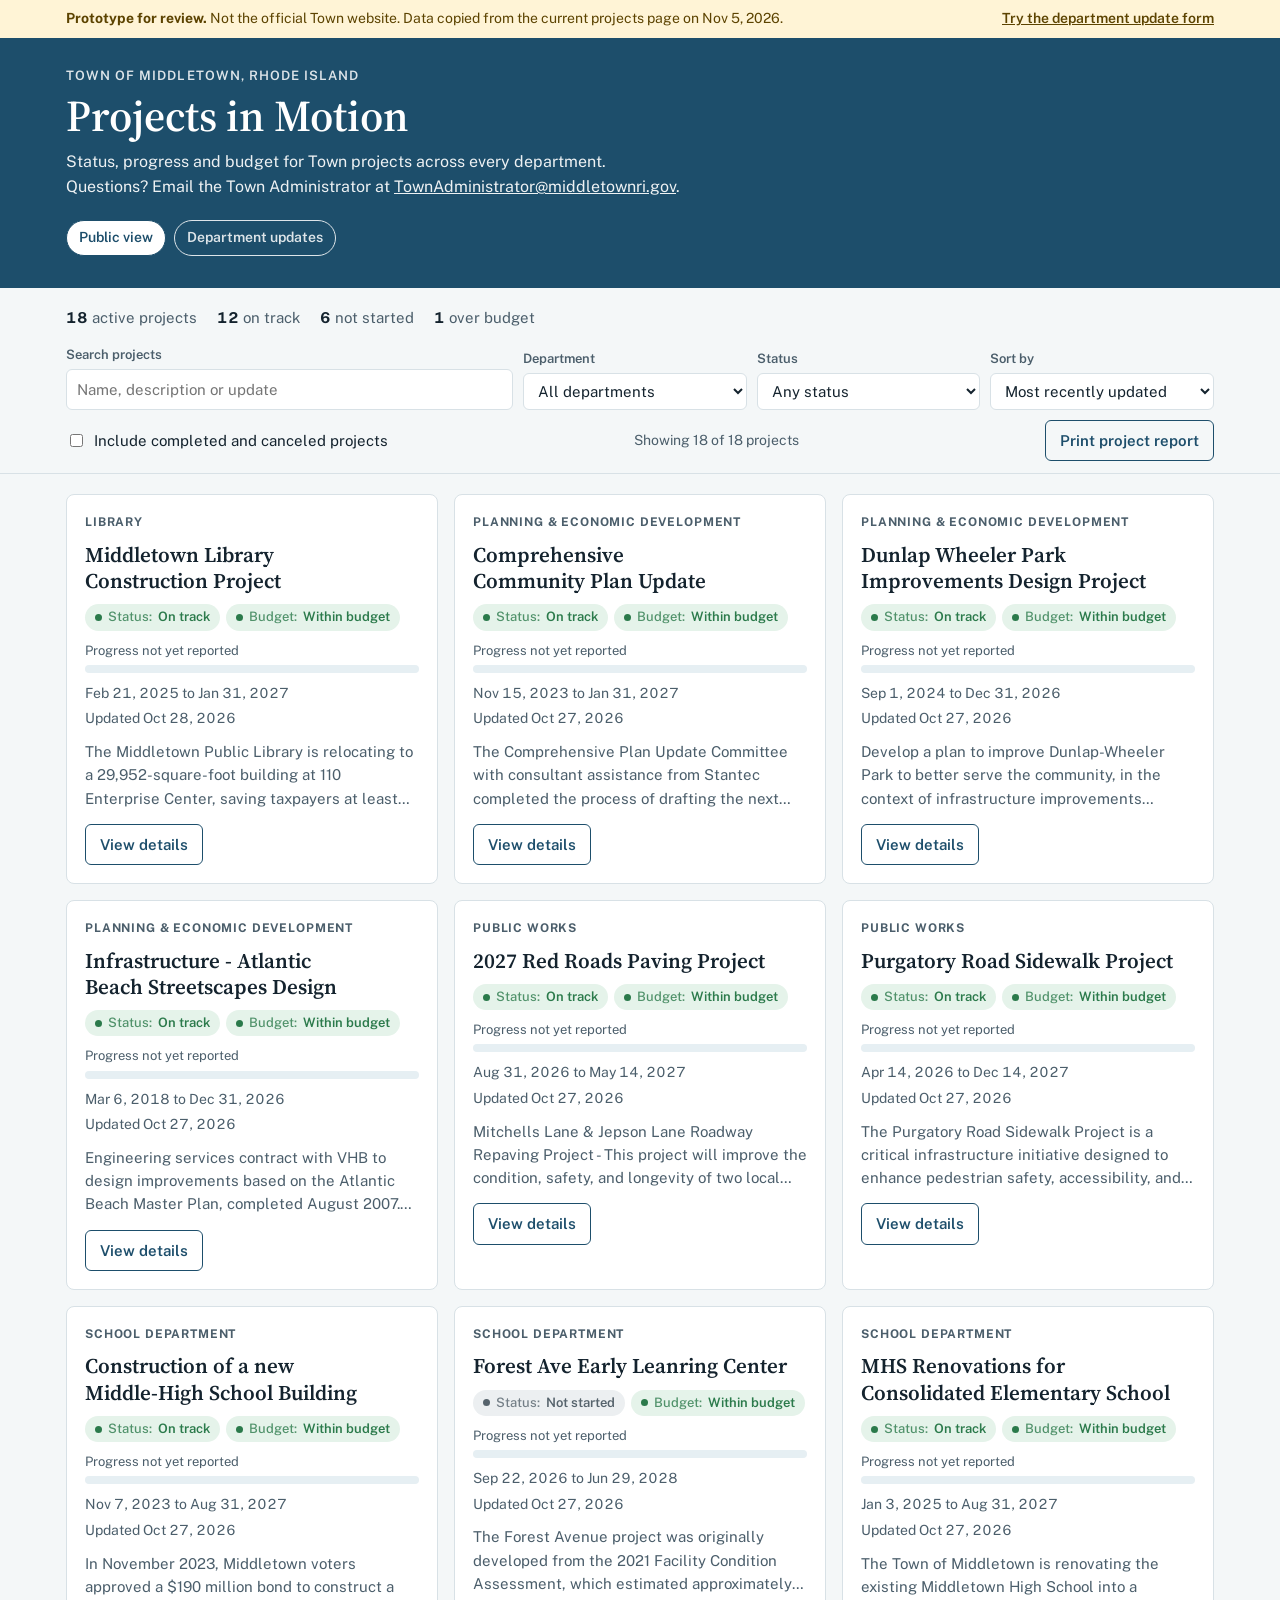
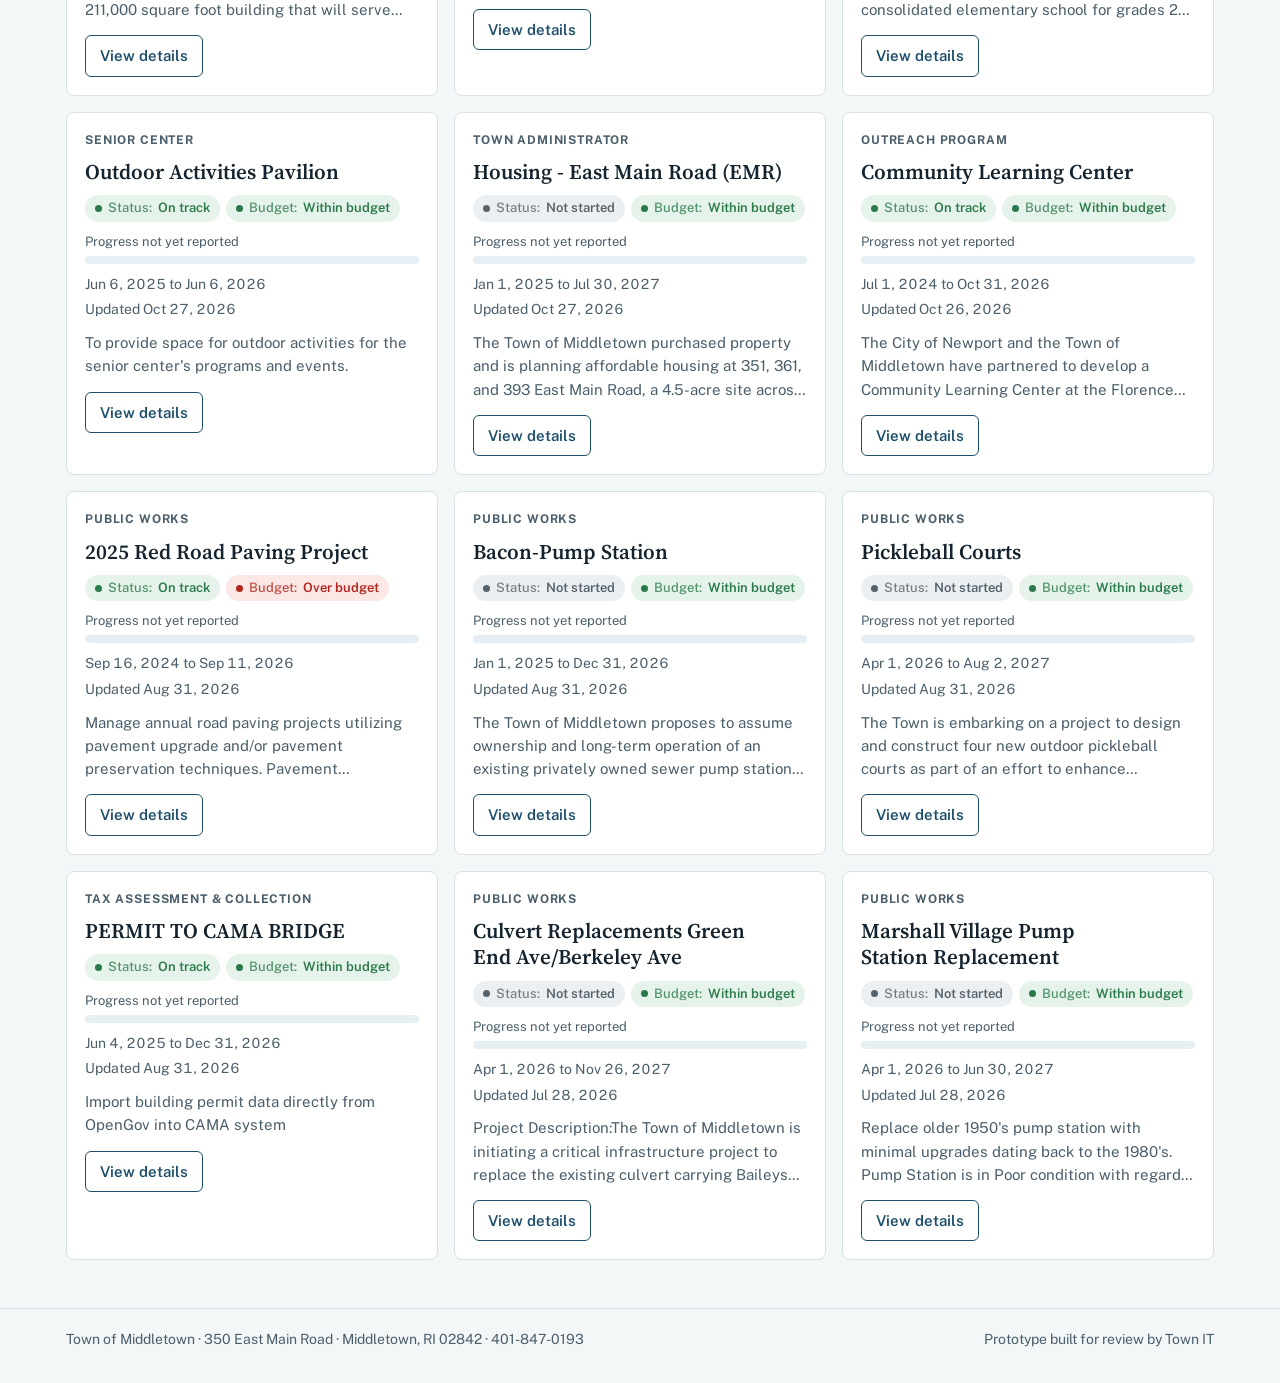
==== index.html @ 33329f62 "Projects in Motion prototype: public view, department update form, 18 published projects Co-Authored" ====
<!doctype html>
<html lang="en">
<head>
<meta charset="utf-8">
<meta name="viewport" content="width=device-width, initial-scale=1, viewport-fit=cover">
<title>Projects in Motion | Town of Middletown, RI</title>
<meta name="description" content="Prototype of the Town of Middletown project database: status, progress and budget for Town projects across departments.">
<meta name="robots" content="noindex">
<link rel="preconnect" href="https://fonts.googleapis.com">
<link rel="preconnect" href="https://fonts.gstatic.com" crossorigin>
<link rel="stylesheet" href="https://fonts.googleapis.com/css2?family=Public+Sans:wght@400;500;600;700&family=Source+Serif+4:opsz,wght@8..60,600&display=swap">
<link rel="stylesheet" href="assets/style.css">
</head>
<body>
<div class="ribbon"><div class="wrap">
  <span><strong>Prototype for review.</strong> Not the official Town website. Data copied from the current projects page on Nov 5, 2026.</span>
  <a href="manage.html">Try the department update form</a>
</div></div>

<header class="masthead"><div class="wrap">
  <p class="eyebrow">Town of Middletown, Rhode Island</p>
  <h1>Projects in Motion</h1>
  <p class="lede">Status, progress and budget for Town projects across every department. Questions? Email the Town Administrator at <a href="mailto:TownAdministrator@middletownri.gov">TownAdministrator@middletownri.gov</a>.</p>
  <nav class="views" aria-label="Views">
    <a href="index.html" aria-current="page">Public view</a>
    <a href="manage.html">Department updates</a>
  </nav>
</div></header>

<section class="wrap summary" id="summary" aria-live="polite"></section>

<div class="tools"><div class="wrap">
  <label class="field" for="q">Search projects
    <input id="q" type="search" placeholder="Name, description or update" autocomplete="off">
  </label>
  <label class="field" for="dept">Department
    <select id="dept"><option value="">All departments</option></select>
  </label>
  <label class="field" for="status">Status
    <select id="status"><option value="">Any status</option></select>
  </label>
  <label class="field" for="sort">Sort by
    <select id="sort">
      <option value="updated">Most recently updated</option>
      <option value="end">End date, soonest first</option>
      <option value="name">Project name</option>
    </select>
  </label>
  <div class="row2">
    <label class="check" for="closed"><input id="closed" type="checkbox"> Include completed and canceled projects</label>
    <span class="count" id="count"></span>
    <button class="btn secondary" id="print" type="button">Print project report</button>
  </div>
</div></div>

<main class="wrap"><div class="grid" id="grid"><div class="empty-state">Loading projects…</div></div></main>

<dialog id="detail" aria-labelledby="d-title"></dialog>
<div id="report" aria-hidden="true"></div>

<footer class="site"><div class="wrap">
  <span>Town of Middletown · 350 East Main Road · Middletown, RI 02842 · 401-847-0193</span>
  <span>Prototype built for review by Town IT</span>
</div></footer>

<script src="assets/data.js"></script>
<script src="assets/app.js"></script>
</body>
</html>
---- assets/style.css ----
/* Layout: a single reading column with a sticky tool bar; project cards in a wrapping grid. */
:root {
  --paper: #f4f7f8;
  --surface: #ffffff;
  --ink: #14232e;
  --ink-2: #4b5e6b;
  --line: #d8e1e6;
  --harbor: #1d4e6b;
  --harbor-ink: #ffffff;
  --tide: #e6eff3;
  --ribbon: #fff4d6;
  --ribbon-ink: #5c4300;

  --good: #2b7a4b;   --good-bg: #e5f3ea;
  --warn: #9a6100;   --warn-bg: #fbf0d9;
  --bad: #b3261e;    --bad-bg: #fbe7e5;
  --info: #1f5fa8;   --info-bg: #e5eefa;
  --hold: #6a4fa0;   --hold-bg: #efeaf8;
  --none: #56636c;   --none-bg: #eceff1;

  --display: "Source Serif 4", Georgia, "Times New Roman", serif;
  --body: "Public Sans", "Segoe UI", system-ui, -apple-system, sans-serif;

  --radius: 8px;
  color-scheme: light;
}
@media (prefers-color-scheme: dark) {
  :root {
    --paper: #0f171d; --surface: #16222a; --ink: #e5edf1; --ink-2: #9db0bb;
    --line: #273943; --harbor: #86bddb; --harbor-ink: #0f171d; --tide: #1b2d37;
    --ribbon: #3a2f12; --ribbon-ink: #f3d68a;
    --good: #72c995; --good-bg: #173326; --warn: #e6b04c; --warn-bg: #3a2c10;
    --bad: #f08a80;  --bad-bg: #3d1a17;  --info: #85b4ec; --info-bg: #162a44;
    --hold: #b9a0e6; --hold-bg: #2a2140; --none: #a3afb7; --none-bg: #222e35;
    color-scheme: dark;
  }
}

* { box-sizing: border-box; }
html { -webkit-text-size-adjust: 100%; }
body {
  margin: 0; background: var(--paper); color: var(--ink);
  font: 16px/1.55 var(--body);
}
a { color: var(--harbor); }
a:focus-visible, button:focus-visible, input:focus-visible, select:focus-visible, textarea:focus-visible {
  outline: 3px solid var(--harbor); outline-offset: 2px;
}
.wrap { max-width: 1180px; margin: 0 auto; padding-left: max(16px, env(safe-area-inset-left)); padding-right: max(16px, env(safe-area-inset-right)); }

.ribbon { background: var(--ribbon); color: var(--ribbon-ink); font-size: 14px; }
.ribbon .wrap { padding-block: 8px; display: flex; gap: 12px; flex-wrap: wrap; justify-content: space-between; }
.ribbon a { color: inherit; font-weight: 600; }

header.masthead { background: var(--harbor); color: var(--harbor-ink); }
header.masthead .wrap { padding-block: 28px 32px; display: grid; gap: 6px; }
.eyebrow { font-size: 13px; letter-spacing: .08em; text-transform: uppercase; font-weight: 600; opacity: .85; margin: 0; }
h1 { font-family: var(--display); font-weight: 600; font-size: clamp(30px, 5vw, 44px); line-height: 1.1; margin: 0; text-wrap: balance; }
.lede { margin: 4px 0 0; max-width: 62ch; opacity: .92; }
.lede a { color: inherit; }
nav.views { display: flex; gap: 8px; margin-top: 14px; flex-wrap: wrap; }
nav.views a { color: var(--harbor-ink); text-decoration: none; padding: 6px 12px; border: 1px solid currentColor; border-radius: 999px; font-size: 14px; font-weight: 600; opacity: .85; }
nav.views a[aria-current="page"] { background: var(--harbor-ink); color: var(--harbor); opacity: 1; }

.summary { display: flex; flex-wrap: wrap; gap: 8px 20px; padding-block: 18px 4px; font-size: 15px; color: var(--ink-2); }
.summary strong { color: var(--ink); font-variant-numeric: tabular-nums; }

.tools { position: sticky; top: 0; z-index: 5; background: var(--paper); border-bottom: 1px solid var(--line); }
.tools .wrap { padding-block: 12px; display: grid; gap: 10px; grid-template-columns: minmax(200px, 2fr) repeat(3, minmax(150px, 1fr)); align-items: end; }
.tools .row2 { grid-column: 1 / -1; display: flex; flex-wrap: wrap; gap: 10px 20px; align-items: center; justify-content: space-between; }
label.field { display: grid; gap: 4px; font-size: 13px; font-weight: 600; color: var(--ink-2); }
input, select, textarea {
  font: inherit; color: var(--ink); background: var(--surface);
  border: 1px solid var(--line); border-radius: 6px; padding: 8px 10px; width: 100%; min-width: 0;
  font-weight: 400; font-size: 15px;
}
.check { font-weight: 400; color: var(--ink); }
textarea { min-height: 96px; resize: vertical; }
.check { display: inline-flex; gap: 8px; align-items: center; font-size: 15px; }
.check input { width: auto; }
.count { font-size: 14px; color: var(--ink-2); }

.btn { font: inherit; font-weight: 600; font-size: 15px; padding: 8px 14px; border-radius: 6px; border: 1px solid var(--harbor); background: var(--harbor); color: var(--harbor-ink); cursor: pointer; }
.btn.secondary { background: transparent; color: var(--harbor); }
.btn.quiet { background: transparent; border-color: var(--line); color: var(--ink); }
.btn:disabled { opacity: .5; cursor: not-allowed; }

main { padding-block: 20px 48px; }
.grid { display: grid; gap: 16px; grid-template-columns: repeat(auto-fill, minmax(300px, 1fr)); }
.card { background: var(--surface); border: 1px solid var(--line); border-radius: var(--radius); padding: 18px; display: grid; gap: 10px; align-content: start; min-width: 0; }
.card .dept { font-size: 12px; letter-spacing: .07em; text-transform: uppercase; font-weight: 700; color: var(--ink-2); margin: 0; }
.card h2 { font-family: var(--display); font-size: 21px; line-height: 1.25; margin: 0; font-weight: 600; text-wrap: balance; }
.card p.excerpt { margin: 0; color: var(--ink-2); font-size: 15px; display: -webkit-box; -webkit-line-clamp: 3; -webkit-box-orient: vertical; overflow: hidden; }
.meta { display: flex; flex-wrap: wrap; gap: 4px 14px; font-size: 14px; color: var(--ink-2); font-variant-numeric: tabular-nums; }
.card .btn { justify-self: start; margin-top: 4px; }

.badges { display: flex; flex-wrap: wrap; gap: 6px; }
.badge { display: inline-flex; align-items: center; gap: 6px; font-size: 13px; font-weight: 600; padding: 3px 10px; border-radius: 999px; }
.badge::before { content: ""; width: 7px; height: 7px; border-radius: 50%; background: currentColor; }
.badge .k { font-weight: 500; opacity: .8; }
.s-good { color: var(--good); background: var(--good-bg); }
.s-warn { color: var(--warn); background: var(--warn-bg); }
.s-bad  { color: var(--bad);  background: var(--bad-bg); }
.s-info { color: var(--info); background: var(--info-bg); }
.s-hold { color: var(--hold); background: var(--hold-bg); }
.s-none { color: var(--none); background: var(--none-bg); }

.progress { display: grid; gap: 4px; font-size: 13px; color: var(--ink-2); }
.bar { height: 8px; background: var(--tide); border-radius: 999px; overflow: hidden; }
.bar > span { display: block; height: 100%; background: var(--harbor); border-radius: inherit; }
.progress.empty .bar > span { width: 0; }

.empty-state { background: var(--surface); border: 1px dashed var(--line); border-radius: var(--radius); padding: 32px; text-align: center; color: var(--ink-2); }

dialog { border: 1px solid var(--line); border-radius: 10px; padding: 0; width: min(760px, calc(100vw - 32px)); max-height: calc(100vh - 48px); background: var(--surface); color: var(--ink); }
dialog::backdrop { background: rgb(10 20 28 / .55); }
.dlg-head { position: sticky; top: 0; background: var(--surface); border-bottom: 1px solid var(--line); padding: 18px 20px; display: grid; gap: 8px; }
.dlg-head h2 { font-family: var(--display); margin: 0; font-size: 26px; line-height: 1.2; padding-right: 40px; text-wrap: balance; }
.dlg-close { position: absolute; top: 12px; right: 12px; }
.dlg-body { padding: 18px 20px 24px; display: grid; gap: 18px; }
.dlg-body h3 { margin: 0 0 4px; font-size: 13px; letter-spacing: .07em; text-transform: uppercase; color: var(--ink-2); }
.dlg-body p { margin: 0; white-space: pre-line; max-width: 68ch; }
table.facts { border-collapse: collapse; width: 100%; font-variant-numeric: tabular-nums; }
table.facts th, table.facts td { text-align: left; padding: 7px 10px 7px 0; border-bottom: 1px solid var(--line); font-size: 15px; vertical-align: top; }
table.facts th { color: var(--ink-2); font-weight: 600; width: 42%; }
.muted { color: var(--ink-2); font-style: italic; }

footer.site { border-top: 1px solid var(--line); color: var(--ink-2); font-size: 14px; }
footer.site .wrap { padding-block: 20px 32px; display: flex; flex-wrap: wrap; gap: 8px 24px; justify-content: space-between; }

/* Department update page */
.manage { display: grid; gap: 20px; grid-template-columns: minmax(240px, 320px) 1fr; align-items: start; }
.panel { background: var(--surface); border: 1px solid var(--line); border-radius: var(--radius); padding: 18px; display: grid; gap: 14px; min-width: 0; }
.panel h2 { font-family: var(--display); margin: 0; font-size: 22px; }
.plist { list-style: none; margin: 0; padding: 0; display: grid; gap: 6px; }
.plist button { width: 100%; text-align: left; font: inherit; font-size: 15px; background: transparent; color: var(--ink); border: 1px solid var(--line); border-radius: 6px; padding: 8px 10px; cursor: pointer; display: grid; gap: 2px; }
.plist button[aria-current="true"] { border-color: var(--harbor); background: var(--tide); }
.plist small { color: var(--ink-2); }
form.editor { display: grid; gap: 14px; grid-template-columns: repeat(2, minmax(0, 1fr)); }
form.editor .full { grid-column: 1 / -1; }
form.editor fieldset { grid-column: 1 / -1; border: 1px solid var(--line); border-radius: var(--radius); margin: 0; padding: 14px; display: grid; gap: 14px; grid-template-columns: repeat(3, minmax(0, 1fr)); }
form.editor legend { font-weight: 700; padding: 0 6px; }
.hint { font-size: 13px; color: var(--ink-2); font-weight: 400; }
.error { font-size: 13px; color: var(--bad); font-weight: 600; }
.actions { grid-column: 1 / -1; display: flex; flex-wrap: wrap; gap: 10px; align-items: center; }
.toast { font-size: 15px; font-weight: 600; color: var(--good); }
.confirm { grid-column: 1 / -1; background: var(--warn-bg); color: var(--ink); border-radius: 6px; padding: 12px; display: flex; flex-wrap: wrap; gap: 10px; align-items: center; }

@media (max-width: 820px) {
  .tools .wrap { grid-template-columns: 1fr 1fr; }
  .tools .wrap > label:first-child { grid-column: 1 / -1; }
  .manage { grid-template-columns: 1fr; }
  form.editor, form.editor fieldset { grid-template-columns: 1fr; }
}
@media (max-width: 480px) { .tools .wrap { grid-template-columns: 1fr; } }
@media (prefers-reduced-motion: reduce) { * { scroll-behavior: auto !important; } }

/* Printed report: one project per page (replaces the Canva export) */
#report { display: none; }
@media print {
  body { background: #fff; color: #000; }
  .ribbon, header.masthead, .tools, main, footer.site, dialog { display: none !important; }
  #report { display: block; }
  .rpage { page-break-after: always; break-after: page; padding: 8px 4px; font-size: 12pt; }
  .rpage:last-child { page-break-after: auto; }
  .rpage .rhead { display: flex; justify-content: space-between; border-bottom: 2px solid #1d4e6b; padding-bottom: 6px; margin-bottom: 12px; color: #1d4e6b; font-weight: 700; }
  .rpage h2 { font-family: var(--display); font-size: 20pt; margin: 0 0 8px; }
  .rpage table { border-collapse: collapse; width: 100%; margin: 10px 0; }
  .rpage th, .rpage td { border: 1px solid #bbb; padding: 5px 8px; text-align: left; vertical-align: top; }
  .rpage th { width: 32%; background: #f1f4f6; }
  .rpage h3 { font-size: 11pt; text-transform: uppercase; letter-spacing: .05em; margin: 14px 0 4px; }
  .rpage p { margin: 0; white-space: pre-line; }
}
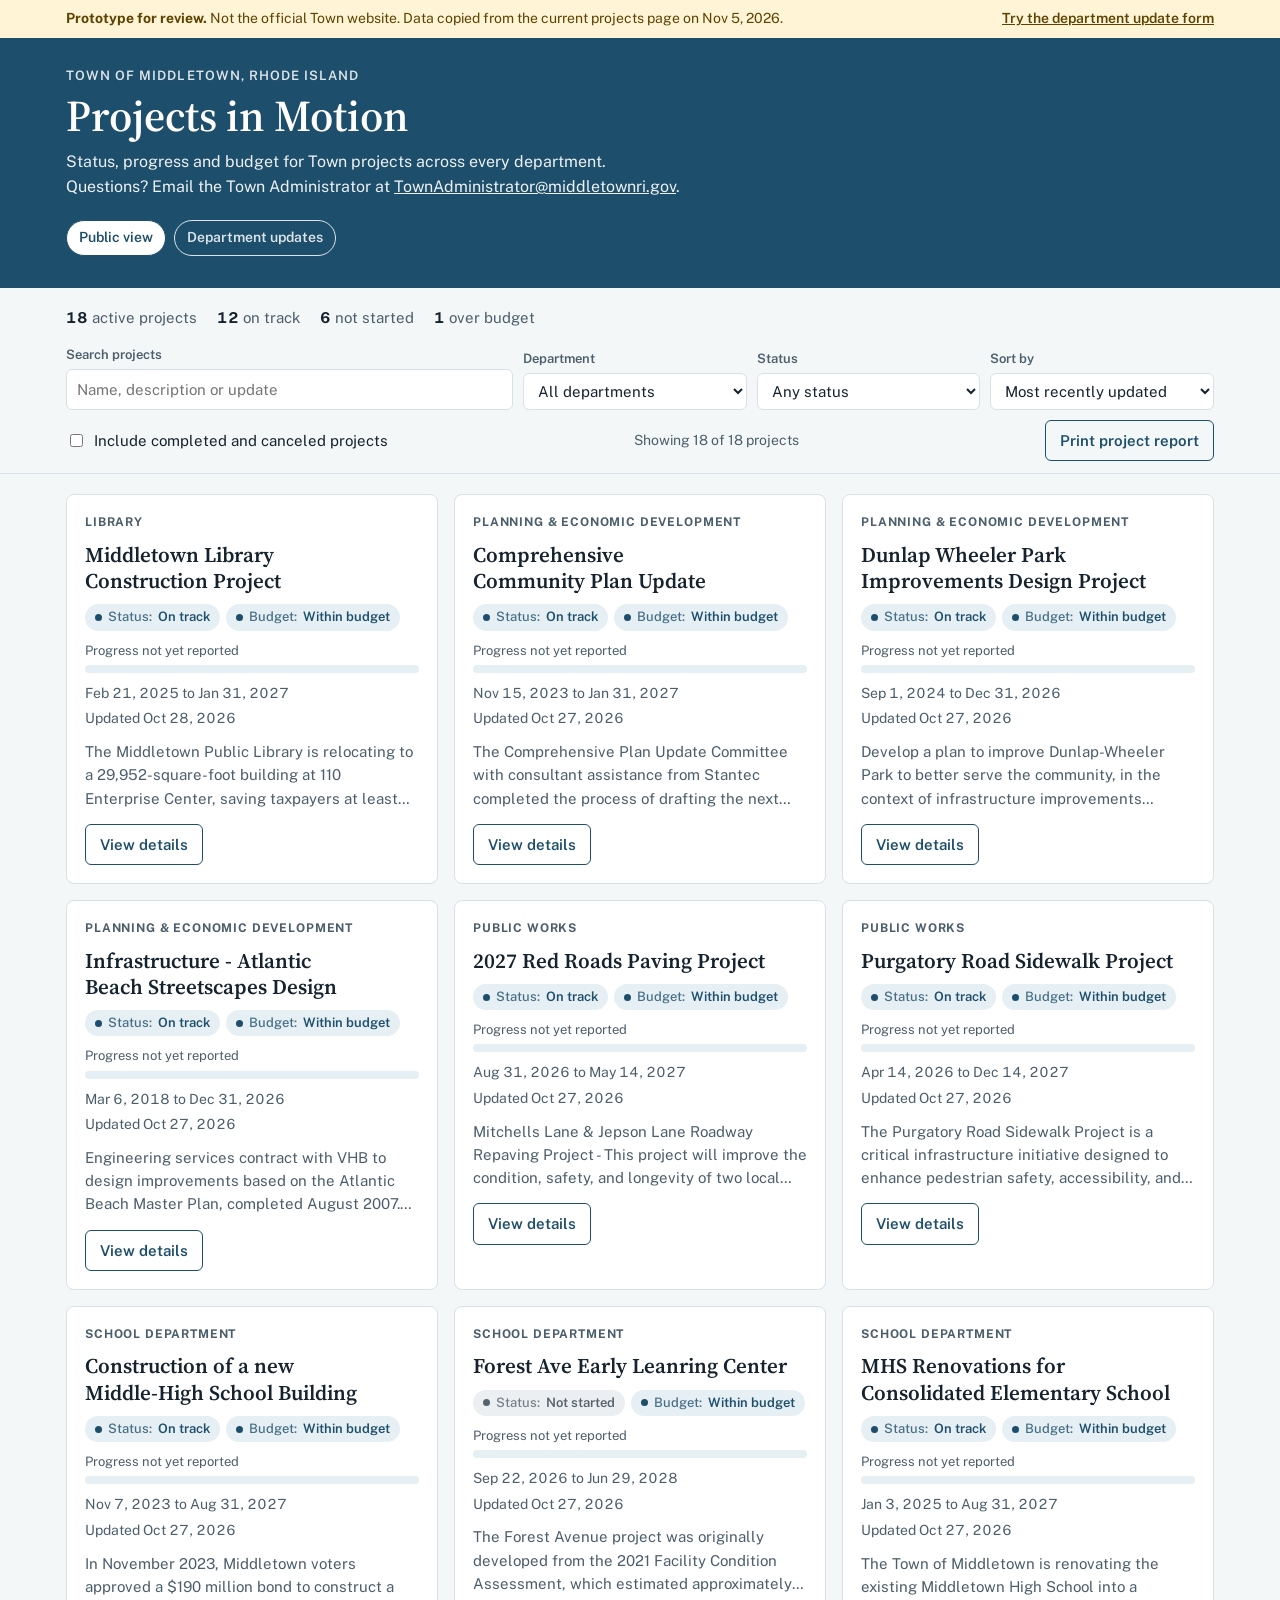
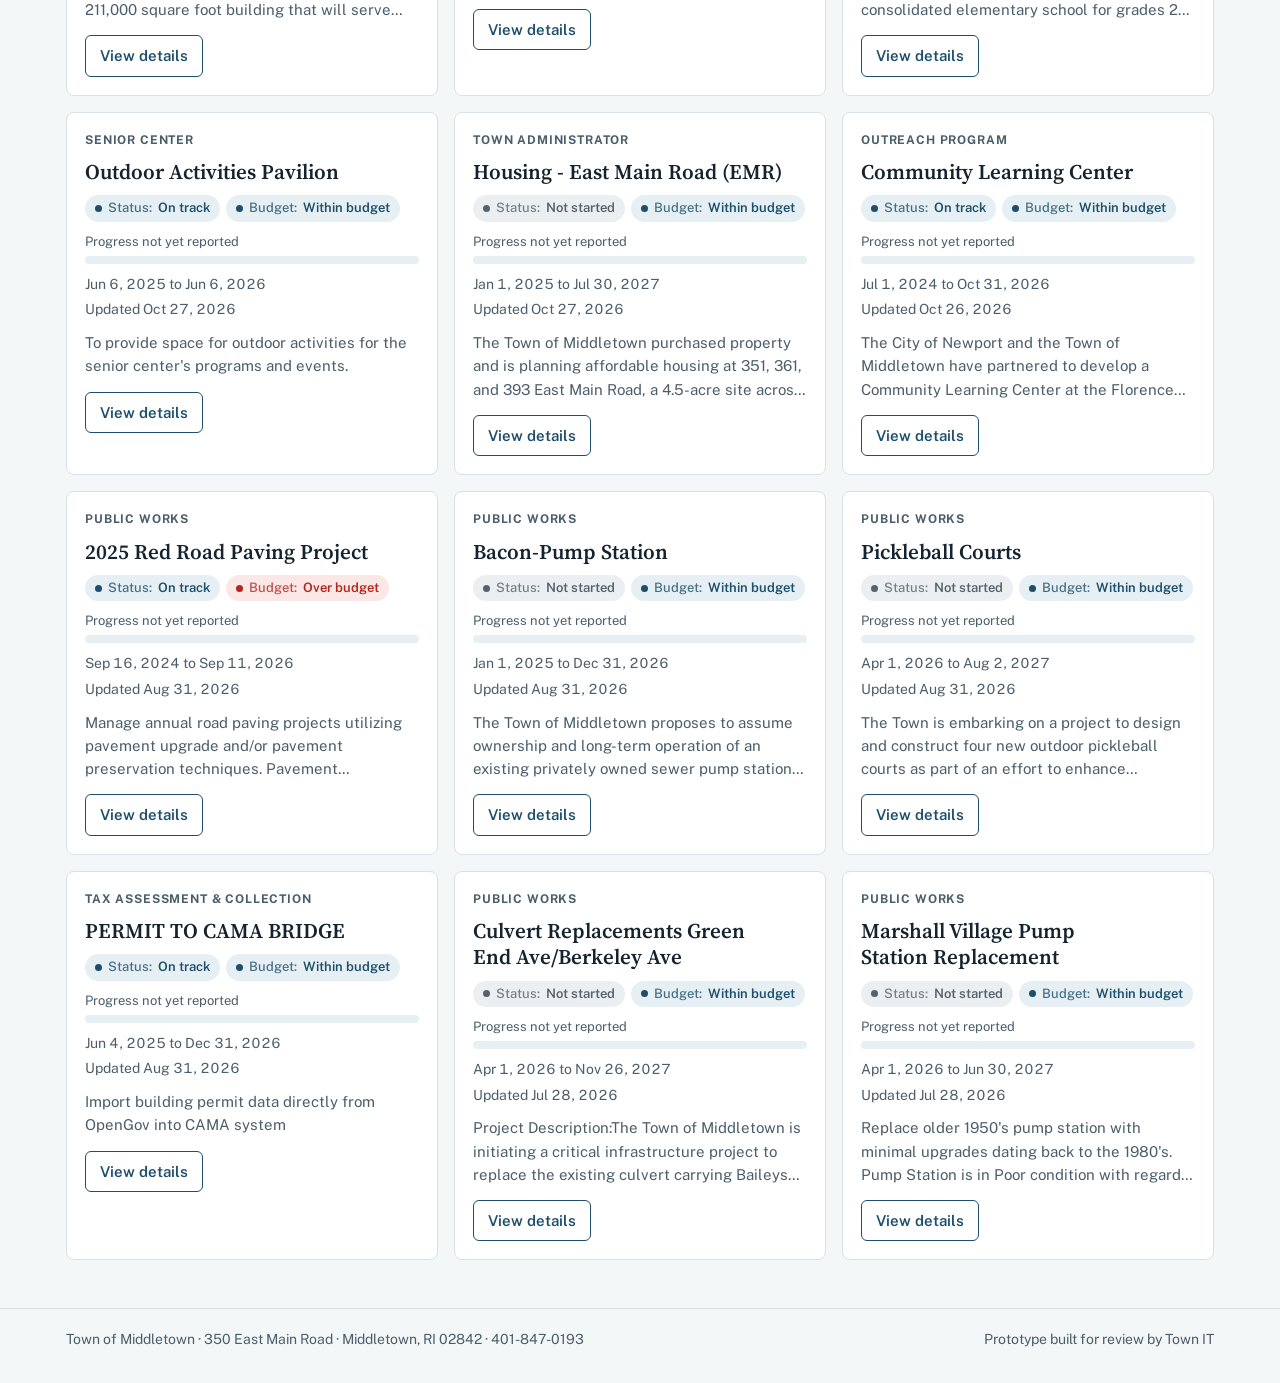
==== commit c650f3eb: "Administration review changes: CIP auto-dashes, Budget/Contract amount labels, budget status formula" ====
--- a/index.html
+++ b/index.html
@@ -9,9 +9,9 @@
 <link rel="preconnect" href="https://fonts.googleapis.com">
 <link rel="preconnect" href="https://fonts.gstatic.com" crossorigin>
 <link rel="stylesheet" href="https://fonts.googleapis.com/css2?family=Public+Sans:wght@400;500;600;700&family=Source+Serif+4:opsz,wght@8..60,600&display=swap">
-<link rel="stylesheet" href="assets/style.css">
+<link rel="stylesheet" href="assets/style.css?v=8">
 </head>
-<body>
+<body class="public-page">
 <div class="ribbon"><div class="wrap">
   <span><strong>Prototype for review.</strong> Not the official Town website. Data copied from the current projects page on Nov 5, 2026.</span>
   <a href="manage.html">Try the department update form</a>
@@ -63,7 +63,7 @@
   <span>Prototype built for review by Town IT</span>
 </div></footer>
 
-<script src="assets/data.js"></script>
-<script src="assets/app.js"></script>
+<script src="assets/data.js?v=8"></script>
+<script src="assets/app.js?v=8"></script>
 </body>
 </html>
--- a/assets/style.css
+++ b/assets/style.css
@@ -37,6 +37,7 @@
 }
 
 * { box-sizing: border-box; }
+[hidden] { display: none !important; }
 html { -webkit-text-size-adjust: 100%; }
 body {
   margin: 0; background: var(--paper); color: var(--ink);
@@ -98,7 +99,7 @@
 .badge { display: inline-flex; align-items: center; gap: 6px; font-size: 13px; font-weight: 600; padding: 3px 10px; border-radius: 999px; }
 .badge::before { content: ""; width: 7px; height: 7px; border-radius: 50%; background: currentColor; }
 .badge .k { font-weight: 500; opacity: .8; }
-.s-good { color: var(--good); background: var(--good-bg); }
+.s-good { color: var(--harbor); background: var(--tide); } /* no green on status badges (administration review) */
 .s-warn { color: var(--warn); background: var(--warn-bg); }
 .s-bad  { color: var(--bad);  background: var(--bad-bg); }
 .s-info { color: var(--info); background: var(--info-bg); }
@@ -116,7 +117,8 @@
 dialog::backdrop { background: rgb(10 20 28 / .55); }
 .dlg-head { position: sticky; top: 0; background: var(--surface); border-bottom: 1px solid var(--line); padding: 18px 20px; display: grid; gap: 8px; }
 .dlg-head h2 { font-family: var(--display); margin: 0; font-size: 26px; line-height: 1.2; padding-right: 40px; text-wrap: balance; }
-.dlg-close { position: absolute; top: 12px; right: 12px; }
+.dlg-close { position: absolute; top: 12px; right: 12px; z-index: 2; }
+.dlg-head .eyebrow { padding-right: 96px; }
 .dlg-body { padding: 18px 20px 24px; display: grid; gap: 18px; }
 .dlg-body h3 { margin: 0 0 4px; font-size: 13px; letter-spacing: .07em; text-transform: uppercase; color: var(--ink-2); }
 .dlg-body p { margin: 0; white-space: pre-line; max-width: 68ch; }
@@ -159,7 +161,7 @@
 #report { display: none; }
 @media print {
   body { background: #fff; color: #000; }
-  .ribbon, header.masthead, .tools, main, footer.site, dialog { display: none !important; }
+  .public-page .ribbon, .public-page header.masthead, .public-page .tools, .public-page main, .public-page footer.site, .public-page dialog { display: none !important; }
   #report { display: block; }
   .rpage { page-break-after: always; break-after: page; padding: 8px 4px; font-size: 12pt; }
   .rpage:last-child { page-break-after: auto; }
@@ -171,3 +173,22 @@
   .rpage h3 { font-size: 11pt; text-transform: uppercase; letter-spacing: .05em; margin: 14px 0 4px; }
   .rpage p { margin: 0; white-space: pre-line; }
 }
+
+.print-text { display: none; }
+/* Printing an update page: just the project form, every field readable */
+@media print {
+  .editor-page { font-size: 11pt; }
+  .editor-page .ribbon, .editor-page nav.views, .editor-page aside, .editor-page #signin, .editor-page .actions,
+  .editor-page footer.site, .editor-page #bstat-hint, .editor-page .hint { display: none !important; }
+  .editor-page header.masthead { background: none; color: #000; border-bottom: 2px solid #1d4e6b; }
+  .editor-page header.masthead .wrap { padding-block: 0 8px; }
+  .editor-page .lede { display: none; }
+  .editor-page .manage { display: block; }
+  .editor-page .panel { border: 0; padding: 0; }
+  .editor-page form.editor, .editor-page form.editor fieldset { grid-template-columns: repeat(2, minmax(0, 1fr)); }
+  .editor-page input, .editor-page select, .editor-page textarea { border: 1px solid #999; color: #000; background: #fff; -webkit-appearance: none; appearance: none; }
+  .editor-page textarea { display: none !important; }
+  .editor-page ::placeholder { color: transparent; }
+  .editor-page .print-text { display: block; border: 1px solid #999; border-radius: 6px; padding: 8px 10px; white-space: pre-wrap; color: #000; font-weight: 400; font-size: 11pt; }
+  .editor-page fieldset { break-inside: avoid; }
+}
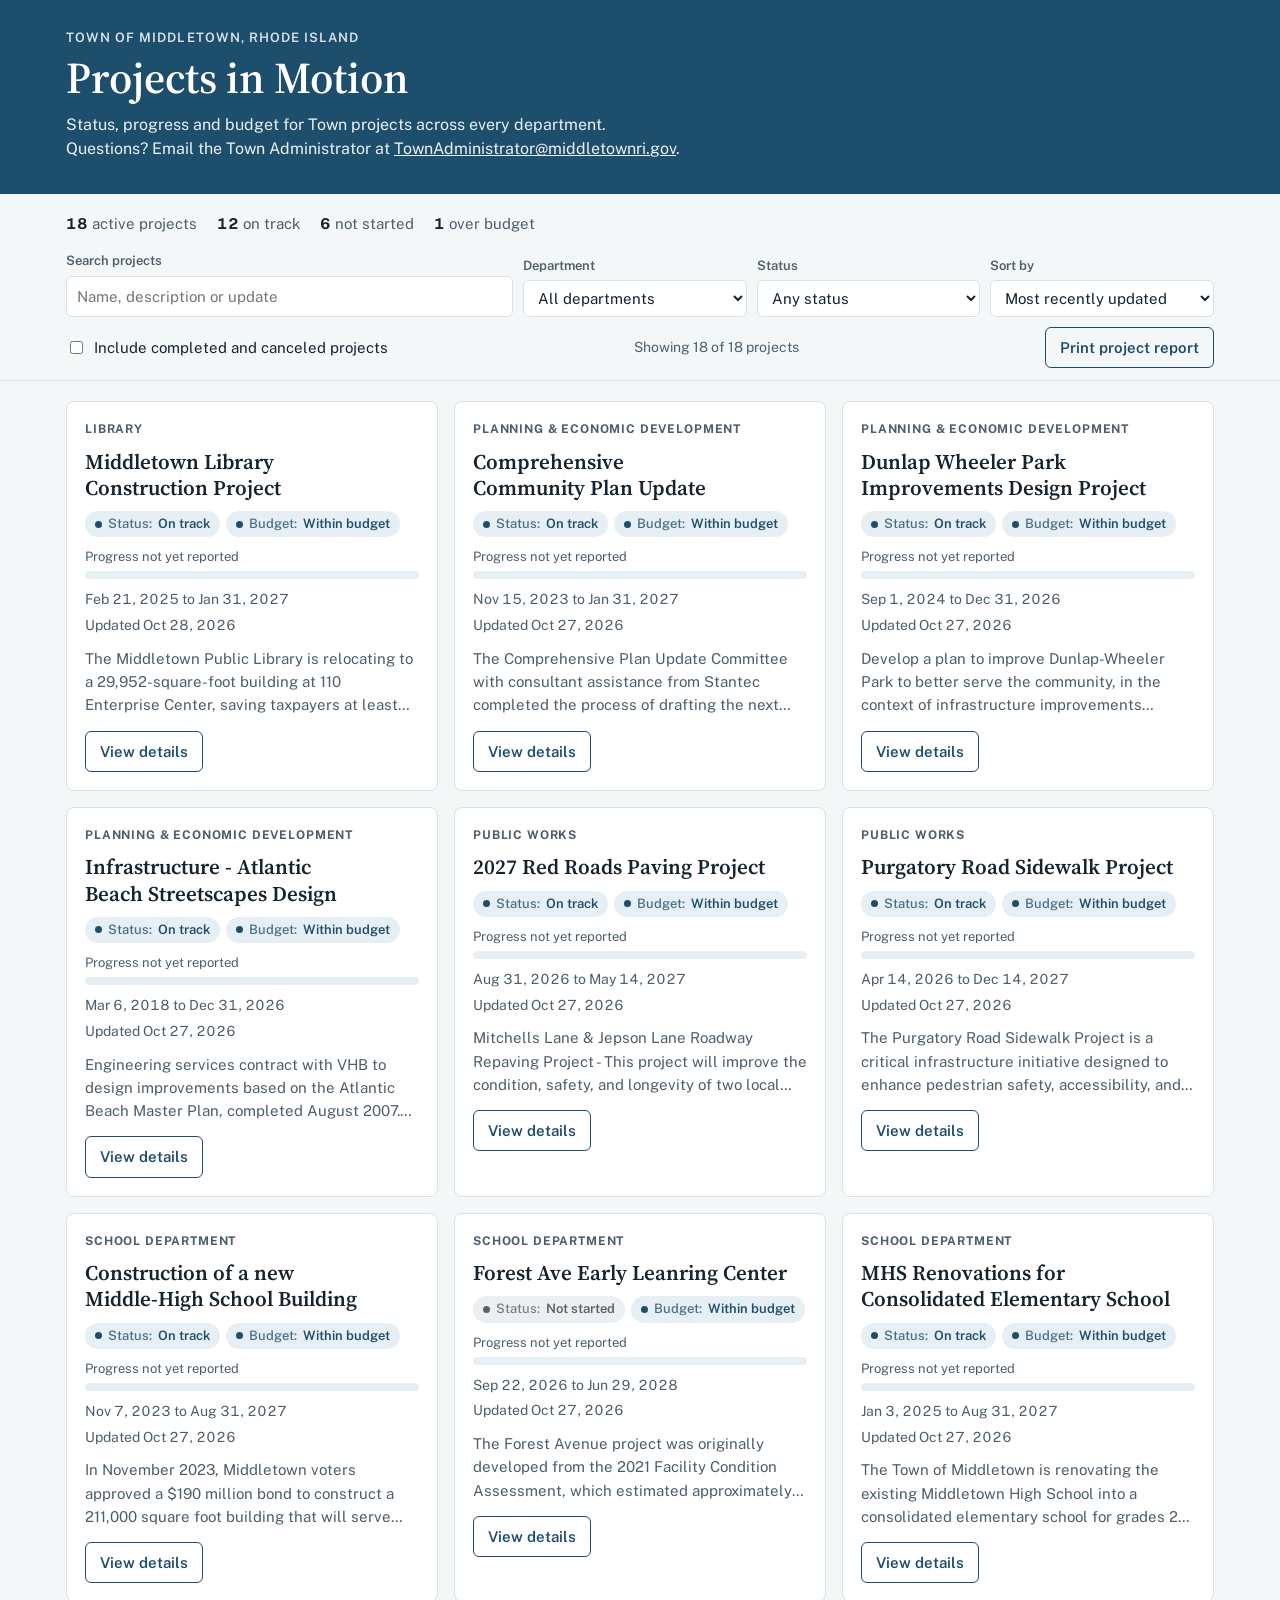
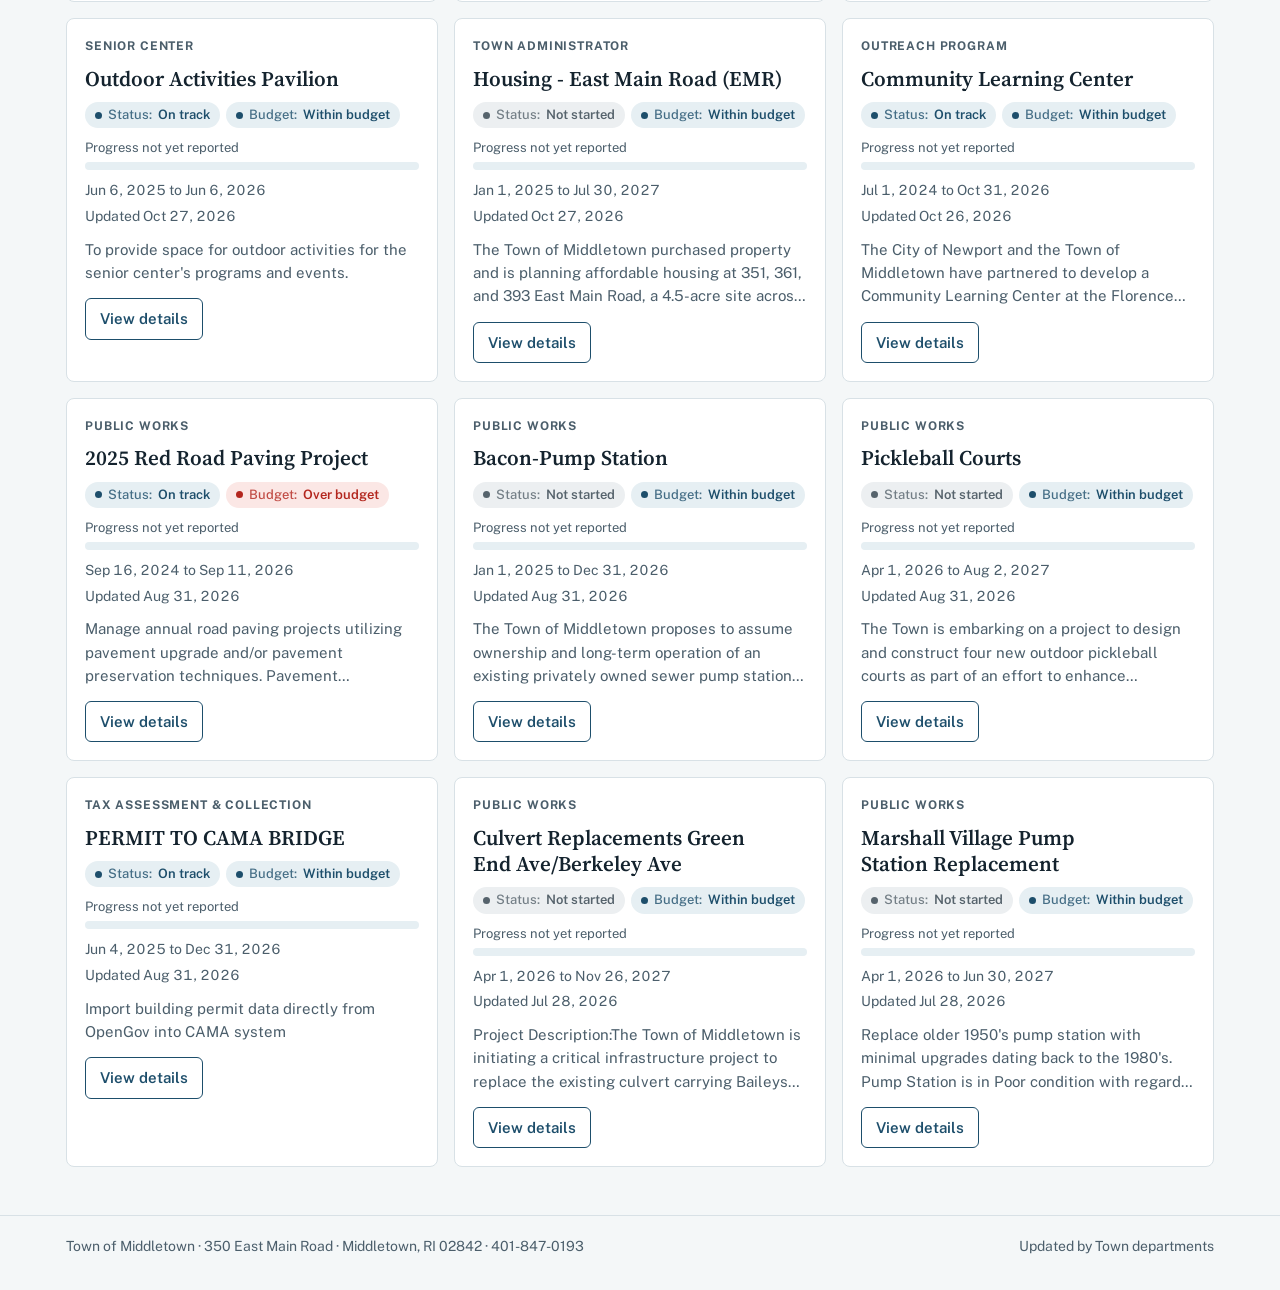
==== commit 2e9d3ace: "Public page: drop prototype banner, demo links and prototype footer Co-Authored-By: Claude Opus 5.5 " ====
--- a/index.html
+++ b/index.html
@@ -4,7 +4,7 @@
 <meta charset="utf-8">
 <meta name="viewport" content="width=device-width, initial-scale=1, viewport-fit=cover">
 <title>Projects in Motion | Town of Middletown, RI</title>
-<meta name="description" content="Prototype of the Town of Middletown project database: status, progress and budget for Town projects across departments.">
+<meta name="description" content="Town of Middletown, Rhode Island projects in motion: status, progress and budget for Town projects across departments.">
 <meta name="robots" content="noindex">
 <link rel="preconnect" href="https://fonts.googleapis.com">
 <link rel="preconnect" href="https://fonts.gstatic.com" crossorigin>
@@ -12,19 +12,10 @@
 <link rel="stylesheet" href="assets/style.css?v=8">
 </head>
 <body class="public-page">
-<div class="ribbon"><div class="wrap">
-  <span><strong>Prototype for review.</strong> Not the official Town website. Data copied from the current projects page on Nov 5, 2026.</span>
-  <a href="manage.html">Try the department update form</a>
-</div></div>
-
 <header class="masthead"><div class="wrap">
   <p class="eyebrow">Town of Middletown, Rhode Island</p>
   <h1>Projects in Motion</h1>
   <p class="lede">Status, progress and budget for Town projects across every department. Questions? Email the Town Administrator at <a href="mailto:TownAdministrator@middletownri.gov">TownAdministrator@middletownri.gov</a>.</p>
-  <nav class="views" aria-label="Views">
-    <a href="index.html" aria-current="page">Public view</a>
-    <a href="manage.html">Department updates</a>
-  </nav>
 </div></header>
 
 <section class="wrap summary" id="summary" aria-live="polite"></section>
@@ -60,7 +51,7 @@
 
 <footer class="site"><div class="wrap">
   <span>Town of Middletown · 350 East Main Road · Middletown, RI 02842 · 401-847-0193</span>
-  <span>Prototype built for review by Town IT</span>
+  <span>Updated by Town departments</span>
 </div></footer>
 
 <script src="assets/data.js?v=8"></script>
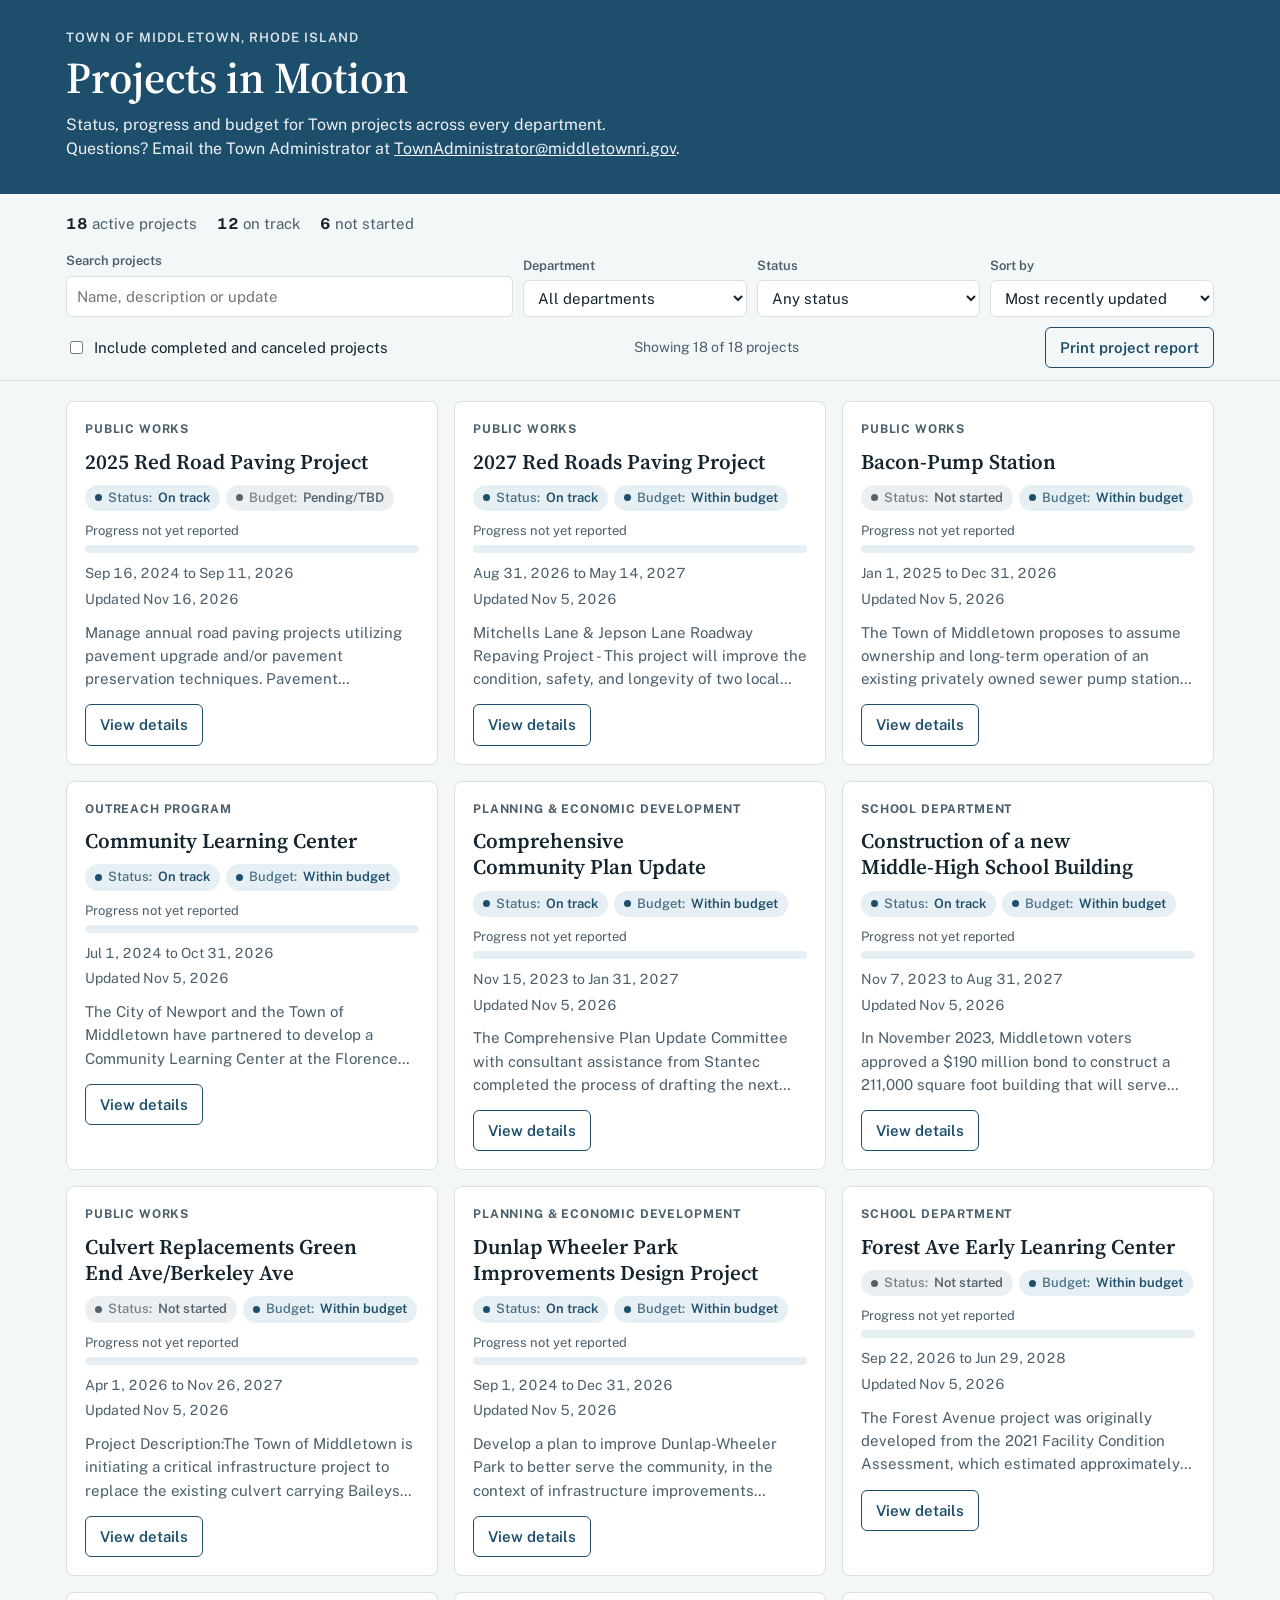
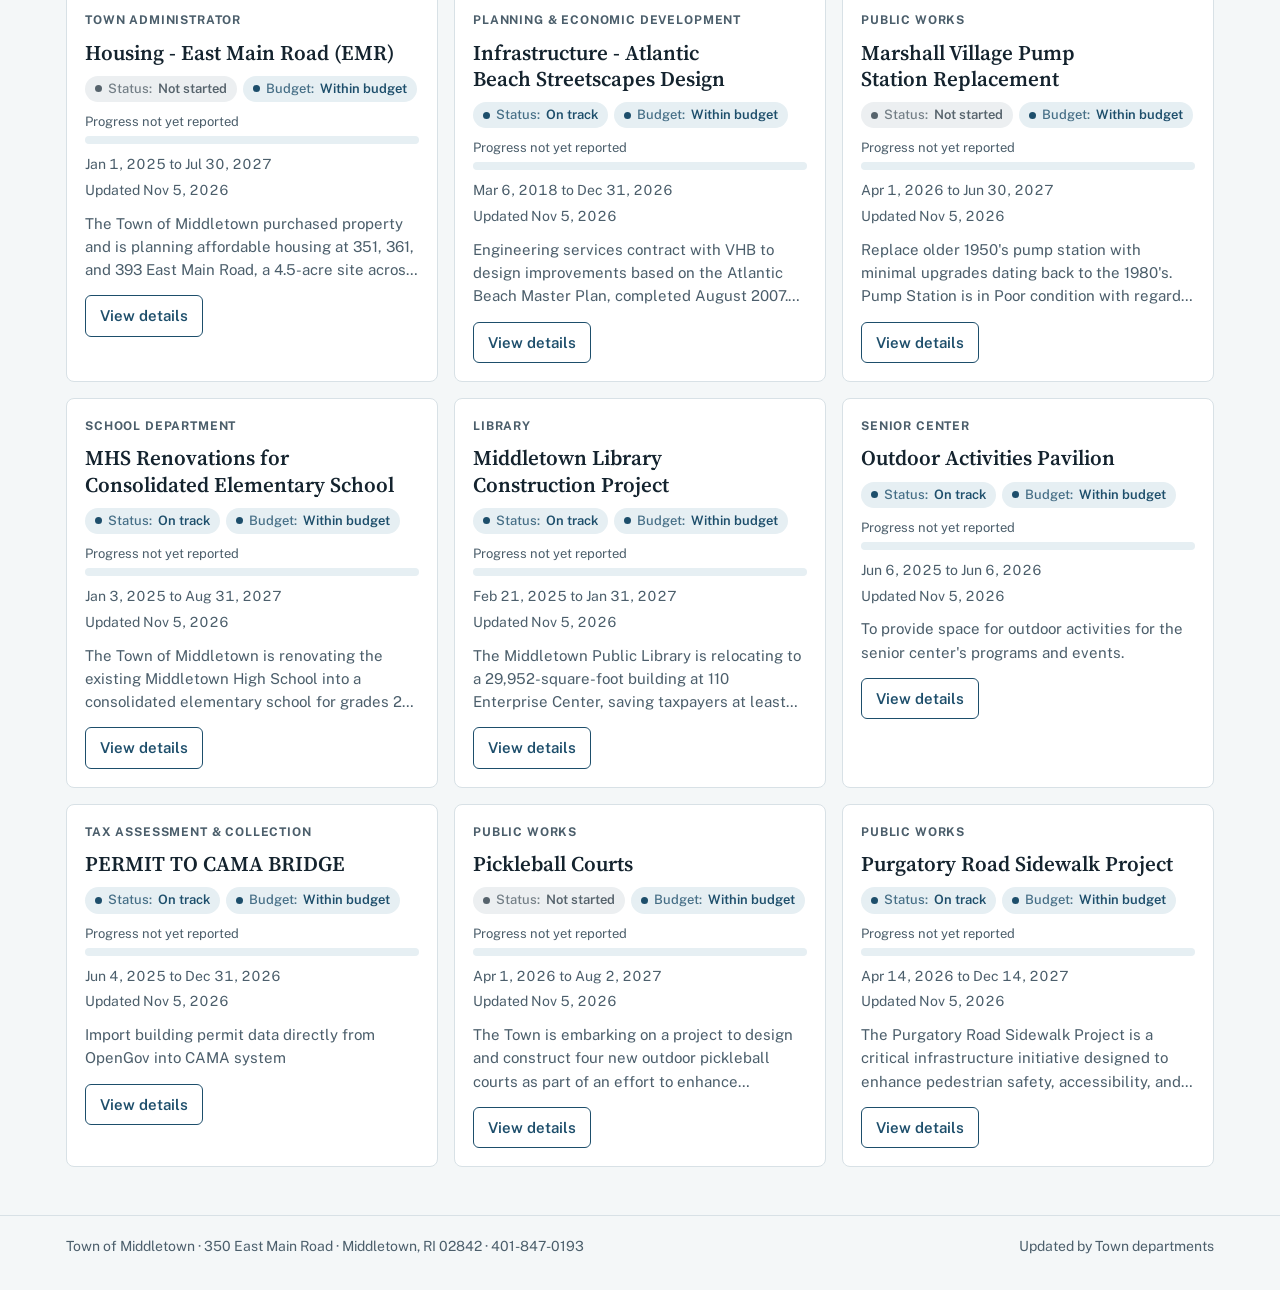
==== commit e6454494: "Public page shows published data only (demo edits stay on the demo page) Co-Authored-By: Claude Opus" ====
--- a/index.html
+++ b/index.html
@@ -5,11 +5,10 @@
 <meta name="viewport" content="width=device-width, initial-scale=1, viewport-fit=cover">
 <title>Projects in Motion | Town of Middletown, RI</title>
 <meta name="description" content="Town of Middletown, Rhode Island projects in motion: status, progress and budget for Town projects across departments.">
-<meta name="robots" content="noindex">
 <link rel="preconnect" href="https://fonts.googleapis.com">
 <link rel="preconnect" href="https://fonts.gstatic.com" crossorigin>
 <link rel="stylesheet" href="https://fonts.googleapis.com/css2?family=Public+Sans:wght@400;500;600;700&family=Source+Serif+4:opsz,wght@8..60,600&display=swap">
-<link rel="stylesheet" href="assets/style.css?v=8">
+<link rel="stylesheet" href="assets/style.css?v=9">
 </head>
 <body class="public-page">
 <header class="masthead"><div class="wrap">
@@ -54,7 +53,7 @@
   <span>Updated by Town departments</span>
 </div></footer>
 
-<script src="assets/data.js?v=8"></script>
-<script src="assets/app.js?v=8"></script>
+<script src="assets/data.js?v=9"></script>
+<script src="assets/app.js?v=9"></script>
 </body>
 </html>
